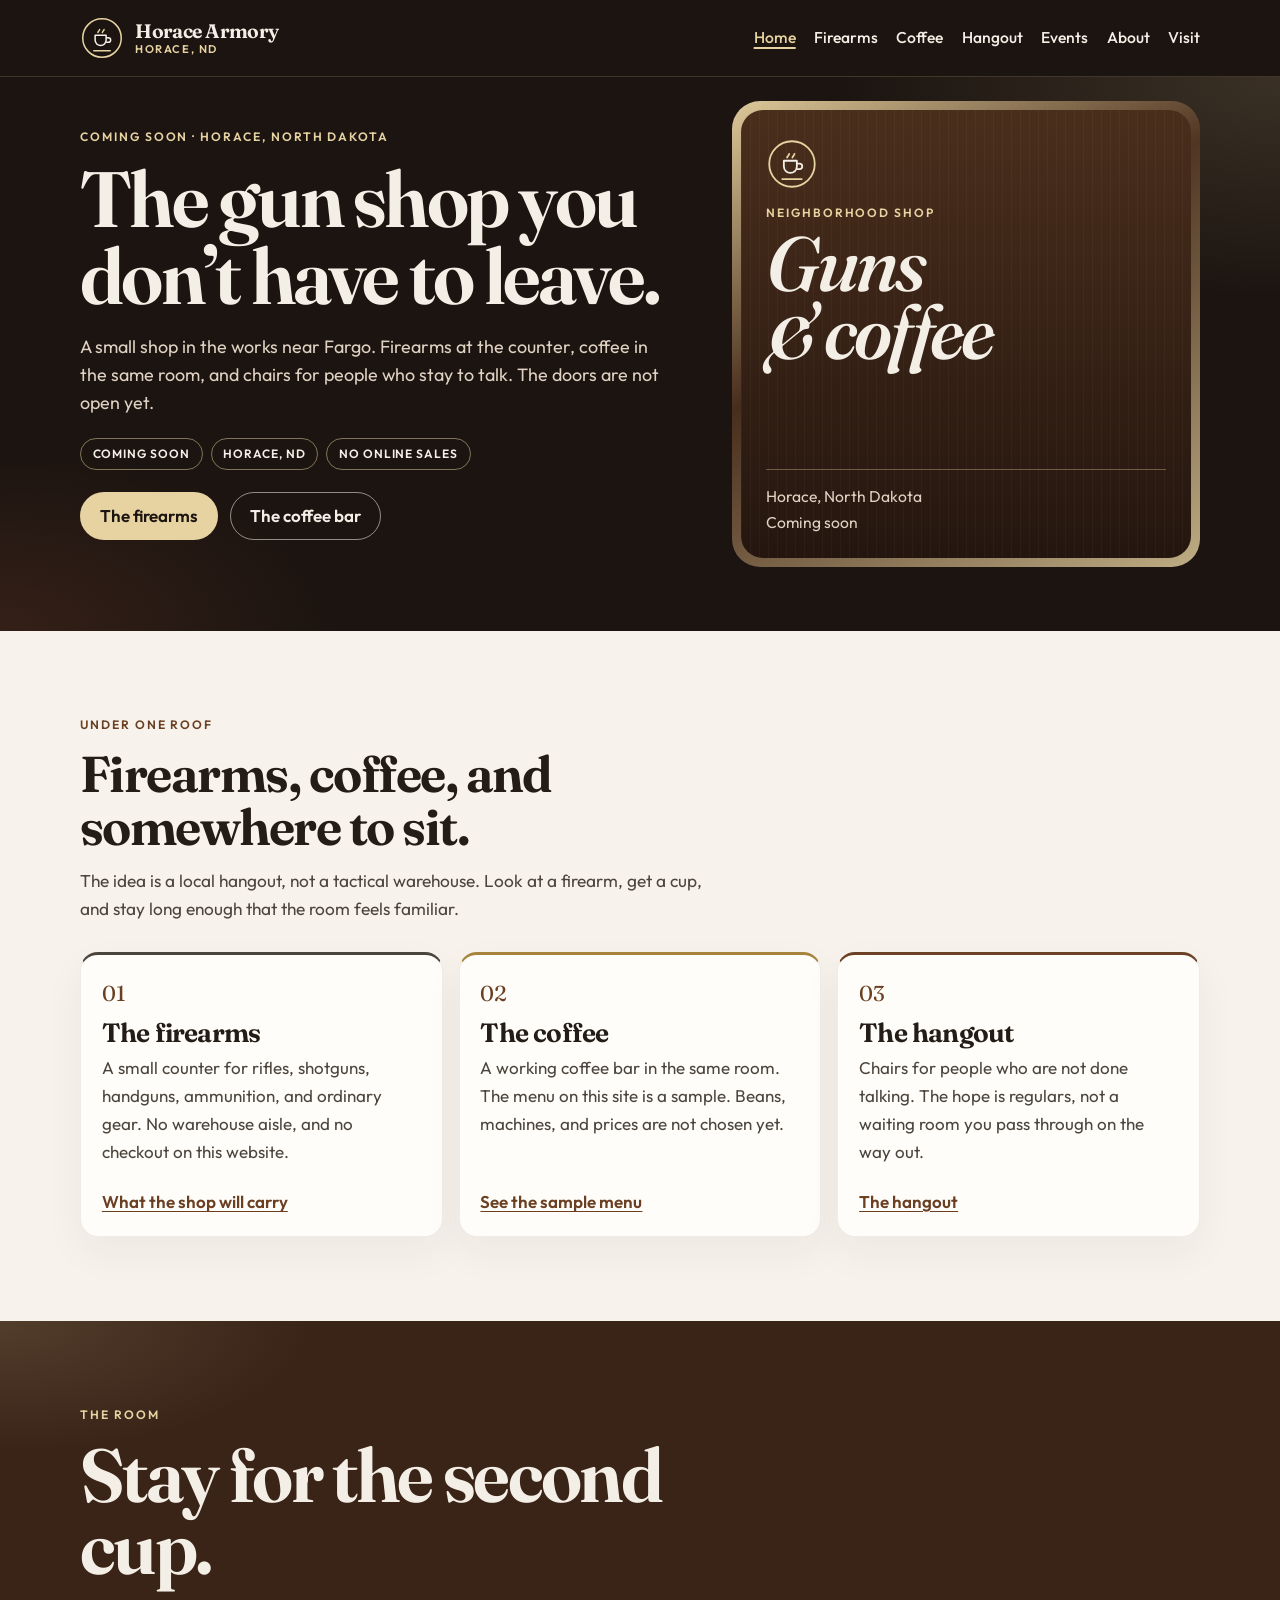
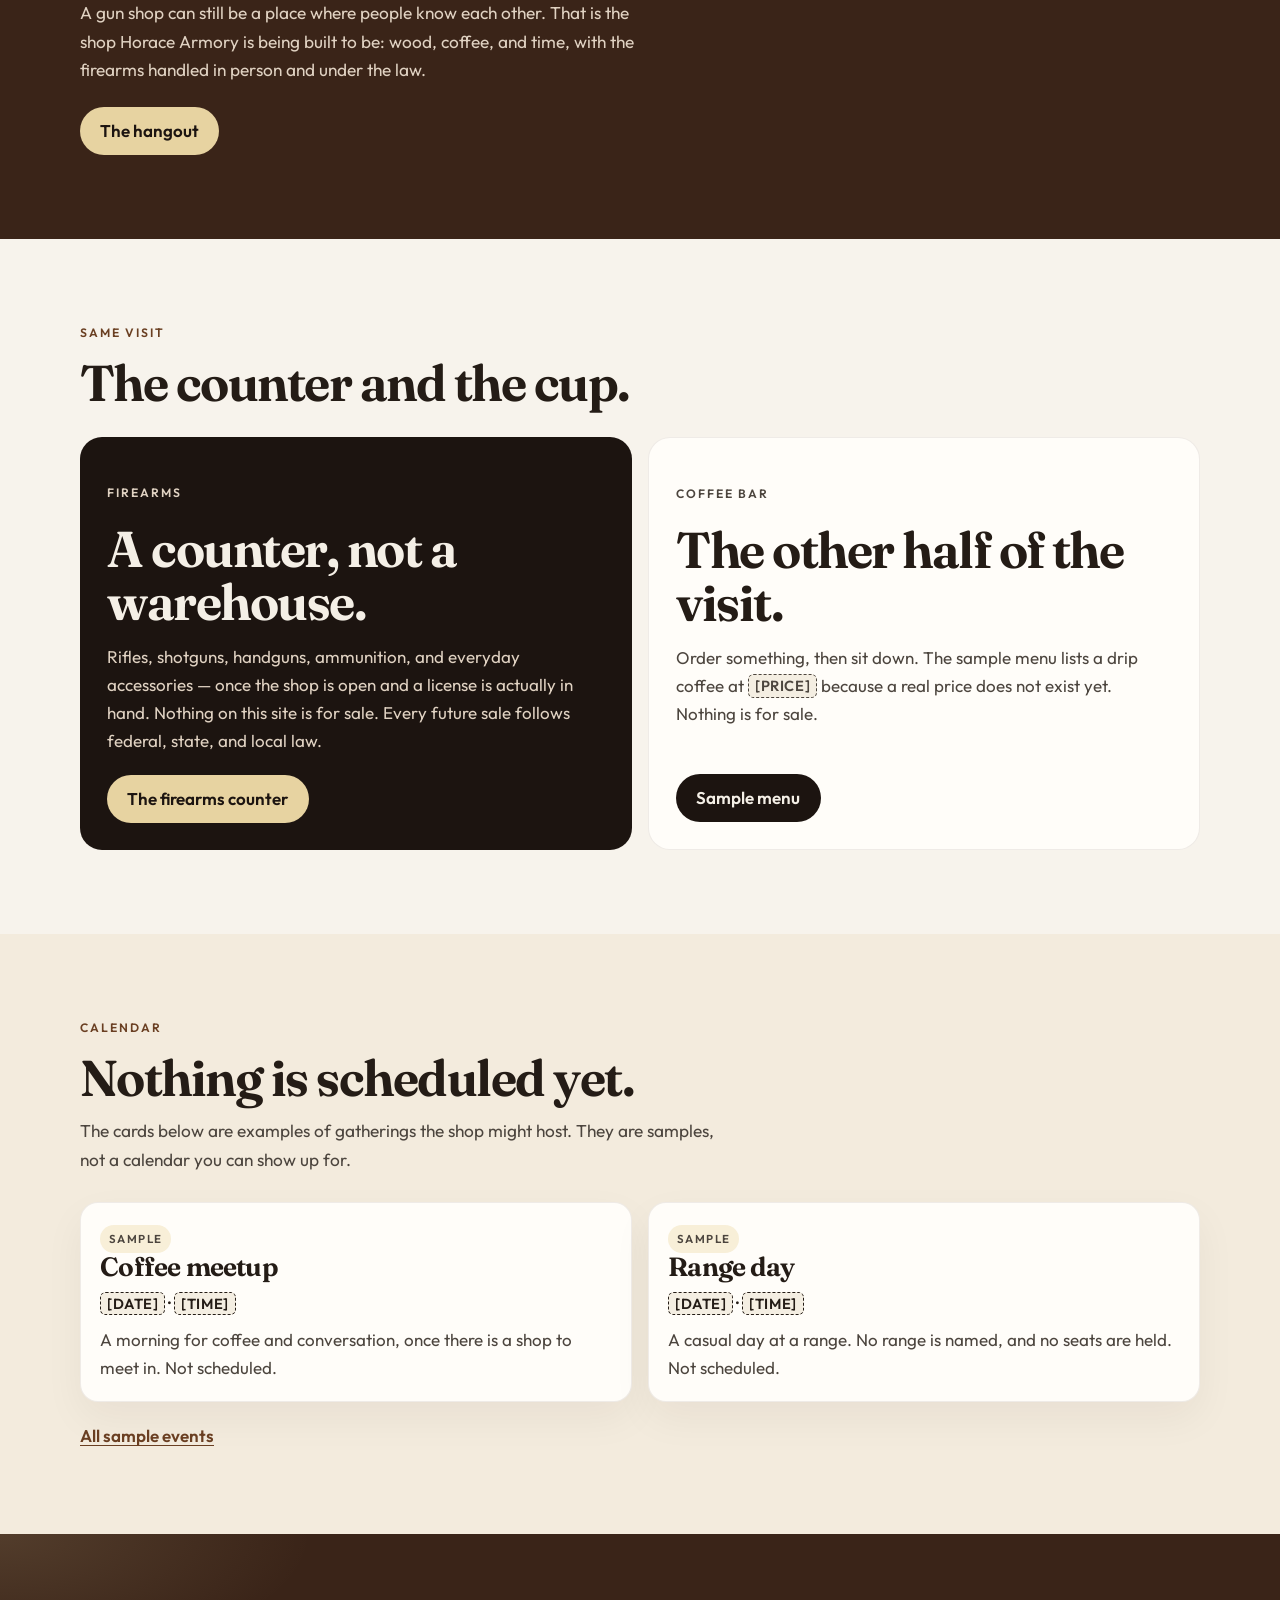
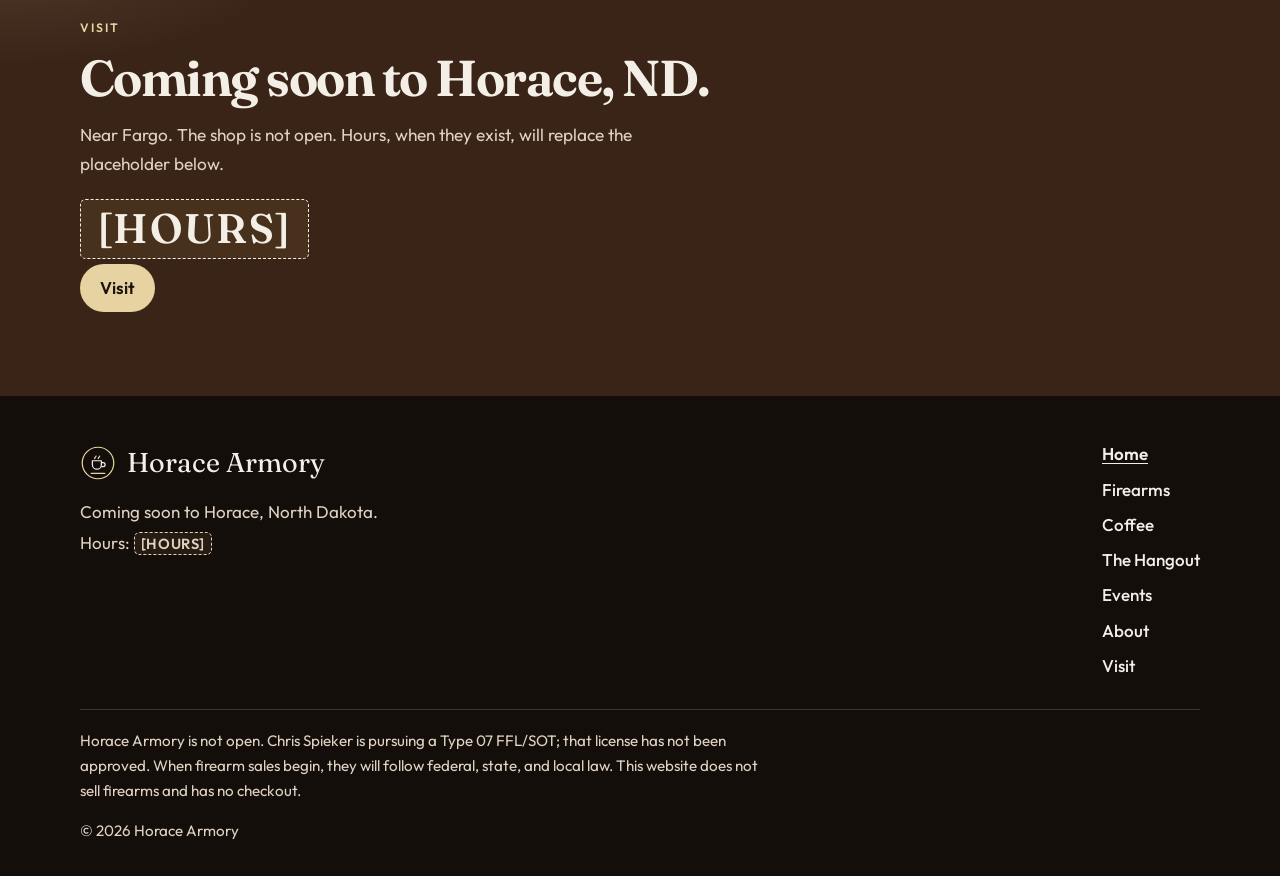
==== index.html @ 09e374aa "Add the first Horace Armory marketing site. A static GitHub Pages site for the planned gun shop and " ====
<!DOCTYPE html>
<html lang="en">
<head>
  <meta charset="utf-8">
  <meta name="viewport" content="width=device-width, initial-scale=1">
  <title>Horace Armory — Guns, coffee, and a hangout in Horace, ND</title>
  <meta name="description" content="Forthcoming gun shop and coffee bar in Horace, North Dakota. Firearms, a cup of coffee, and a place to stay and talk. Not open yet. No online sales.">
  <meta name="theme-color" content="#1C1410">
  <meta name="robots" content="index, follow">
  <meta name="format-detection" content="telephone=no">
  <meta name="geo.region" content="US-ND">
  <meta name="geo.placename" content="Horace">
  <link rel="canonical" href="https://horacearmory.com/">
  <meta property="og:site_name" content="Horace Armory">
  <meta property="og:title" content="Horace Armory — Guns, coffee, and a hangout in Horace, ND">
  <meta property="og:description" content="Forthcoming gun shop and coffee bar in Horace, North Dakota. Firearms, a cup of coffee, and a place to stay and talk. Not open yet. No online sales.">
  <meta property="og:type" content="website">
  <meta property="og:url" content="https://horacearmory.com/">
  <meta property="og:locale" content="en_US">
  <meta name="twitter:card" content="summary">
  <meta name="twitter:title" content="Horace Armory — Guns, coffee, and a hangout in Horace, ND">
  <meta name="twitter:description" content="Forthcoming gun shop and coffee bar in Horace, North Dakota. Firearms, a cup of coffee, and a place to stay and talk. Not open yet. No online sales.">
  <link rel="icon" href="favicon.svg" type="image/svg+xml">
  <link rel="manifest" href="site.webmanifest">
  <link rel="preconnect" href="https://fonts.googleapis.com">
  <link rel="preconnect" href="https://fonts.gstatic.com" crossorigin>
  <link href="https://fonts.googleapis.com/css2?family=Fraunces:ital,opsz,wght@0,9..144,500;0,9..144,650;1,9..144,560&amp;family=Outfit:wght@400;500;600&amp;display=swap" rel="stylesheet">
  <link rel="stylesheet" href="css/styles.css">
  <noscript>
    <style>
      @media (max-width: 959px) {
        .site-nav { display: block; }
        .nav-button { display: none; }
      }
    </style>
  </noscript>
<script type="application/ld+json">
{
  "@context": "https://schema.org",
  "@type": "WebSite",
  "name": "Horace Armory",
  "url": "https://horacearmory.com/",
  "description": "A forthcoming gun shop and coffee bar in Horace, North Dakota.",
  "inLanguage": "en",
  "publisher": {
    "@type": "Organization",
    "name": "Horace Armory",
    "url": "https://horacearmory.com/"
  }
}
</script>
</head>
<body>
<a class="skip-link" href="#main">Skip to content</a>

<header class="site-header">
  <div class="wrap header-wrap">
    <div class="header-bar">
      <a class="brand" href="index.html">
        <img class="brand-mark" src="logo.svg" width="44" height="44" alt="">
        <span class="brand-text">
          <span class="brand-name">Horace Armory</span>
          <span class="brand-place">Horace, ND</span>
        </span>
      </a>
      <button class="nav-button" type="button" aria-expanded="false" aria-controls="site-nav">
        <svg class="icon-open" width="20" height="20" viewBox="0 0 20 20" aria-hidden="true" focusable="false">
          <path d="M3 5h14M3 10h14M3 15h14" fill="none" stroke="currentColor" stroke-width="1.6" stroke-linecap="round"/>
        </svg>
        <svg class="icon-close" width="20" height="20" viewBox="0 0 20 20" aria-hidden="true" focusable="false">
          <path d="M5 5l10 10M15 5L5 15" fill="none" stroke="currentColor" stroke-width="1.6" stroke-linecap="round"/>
        </svg>
        <span class="visually-hidden">Menu</span>
      </button>
    </div>
    <nav id="site-nav" class="site-nav" aria-label="Primary">
      <ul>
        <li><a href="index.html" aria-current="page">Home</a></li>
        <li><a href="firearms.html">Firearms</a></li>
        <li><a href="coffee.html">Coffee</a></li>
        <li><a href="hangout.html">Hangout</a></li>
        <li><a href="events.html">Events</a></li>
        <li><a href="about.html">About</a></li>
        <li><a href="visit.html">Visit</a></li>
      </ul>
    </nav>
  </div>
</header>

<main id="main" tabindex="-1">
  <section class="hero">
    <div class="wrap hero-grid">
      <div>
        <p class="eyebrow">Coming soon · Horace, North Dakota</p>
        <h1>The gun shop you don’t have to leave.</h1>
        <p class="lede">A small shop in the works near Fargo. Firearms at the counter, coffee in the same room, and chairs for people who stay to talk. The doors are not open yet.</p>
        <ul class="pills">
          <li>Coming soon</li>
          <li>Horace, ND</li>
          <li>No online sales</li>
        </ul>
        <div class="actions">
          <a class="button" href="firearms.html">The firearms</a>
          <a class="button button-ghost" href="coffee.html">The coffee bar</a>
        </div>
      </div>
      <aside class="poster" aria-hidden="true">
        <div class="poster-inner">
          <div>
            <img src="logo.svg" width="52" height="52" alt="">
            <p class="poster-kicker">Neighborhood shop</p>
            <p class="poster-title">Guns<br>&amp; coffee</p>
          </div>
          <p class="poster-foot">Horace, North Dakota<br>Coming soon</p>
        </div>
      </aside>
    </div>
  </section>

  <section class="section" aria-labelledby="roof-heading">
    <div class="wrap">
      <div class="section-head">
        <p class="eyebrow eyebrow-dark">Under one roof</p>
        <h2 id="roof-heading">Firearms, coffee, and somewhere to sit.</h2>
        <p class="section-intro">The idea is a local hangout, not a tactical warehouse. Look at a firearm, get a cup, and stay long enough that the room feels familiar.</p>
      </div>
      <div class="card-grid">
        <article class="card card-firearms">
          <span class="card-index">01</span>
          <h3>The firearms</h3>
          <p>A small counter for rifles, shotguns, handguns, ammunition, and ordinary gear. No warehouse aisle, and no checkout on this website.</p>
          <a class="text-link" href="firearms.html">What the shop will carry</a>
        </article>
        <article class="card card-coffee">
          <span class="card-index">02</span>
          <h3>The coffee</h3>
          <p>A working coffee bar in the same room. The menu on this site is a sample. Beans, machines, and prices are not chosen yet.</p>
          <a class="text-link" href="coffee.html">See the sample menu</a>
        </article>
        <article class="card card-hangout">
          <span class="card-index">03</span>
          <h3>The hangout</h3>
          <p>Chairs for people who are not done talking. The hope is regulars, not a waiting room you pass through on the way out.</p>
          <a class="text-link" href="hangout.html">The hangout</a>
        </article>
      </div>
    </div>
  </section>

  <section class="band-walnut section" aria-labelledby="stay-heading">
    <div class="wrap">
      <p class="eyebrow">The room</p>
      <h2 class="statement-text" id="stay-heading">Stay for the second cup.</h2>
      <p class="statement-note">A gun shop can still be a place where people know each other. That is the shop Horace Armory is being built to be: wood, coffee, and time, with the firearms handled in person and under the law.</p>
      <a class="button" href="hangout.html">The hangout</a>
    </div>
  </section>

  <section class="section" aria-labelledby="visit-halves">
    <div class="wrap">
      <div class="section-head">
        <p class="eyebrow eyebrow-dark">Same visit</p>
        <h2 id="visit-halves">The counter and the cup.</h2>
      </div>
      <div class="split">
        <article class="panel panel-dark">
          <p class="eyebrow">Firearms</p>
          <h2>A counter, not a warehouse.</h2>
          <p>Rifles, shotguns, handguns, ammunition, and everyday accessories — once the shop is open and a license is actually in hand. Nothing on this site is for sale. Every future sale follows federal, state, and local law.</p>
          <a class="button" href="firearms.html">The firearms counter</a>
        </article>
        <article class="panel panel-paper">
          <p class="eyebrow eyebrow-dark">Coffee bar</p>
          <h2>The other half of the visit.</h2>
          <p>Order something, then sit down. The sample menu lists a drip coffee at <span class="token">[PRICE]</span> because a real price does not exist yet. Nothing is for sale.</p>
          <a class="button button-dark" href="coffee.html">Sample menu</a>
        </article>
      </div>
    </div>
  </section>

  <section class="section section-warm" aria-labelledby="calendar-heading">
    <div class="wrap">
      <div class="section-head">
        <p class="eyebrow eyebrow-dark">Calendar</p>
        <h2 id="calendar-heading">Nothing is scheduled yet.</h2>
        <p class="section-intro">The cards below are examples of gatherings the shop might host. They are samples, not a calendar you can show up for.</p>
      </div>
      <div class="event-grid">
        <article class="event-card">
          <p class="tag">Sample</p>
          <h3>Coffee meetup</h3>
          <p class="event-when"><span class="token">[DATE]</span> · <span class="token">[TIME]</span></p>
          <p>A morning for coffee and conversation, once there is a shop to meet in. Not scheduled.</p>
        </article>
        <article class="event-card">
          <p class="tag">Sample</p>
          <h3>Range day</h3>
          <p class="event-when"><span class="token">[DATE]</span> · <span class="token">[TIME]</span></p>
          <p>A casual day at a range. No range is named, and no seats are held. Not scheduled.</p>
        </article>
      </div>
      <p class="follow-link"><a class="text-link" href="events.html">All sample events</a></p>
    </div>
  </section>

  <section class="band-walnut section" aria-labelledby="soon-heading">
    <div class="wrap">
      <p class="eyebrow">Visit</p>
      <h2 id="soon-heading">Coming soon to Horace, ND.</h2>
      <p class="statement-note">Near Fargo. The shop is not open. Hours, when they exist, will replace the placeholder below.</p>
      <p class="hours-display"><span class="token">[HOURS]</span></p>
      <a class="button" href="visit.html">Visit</a>
    </div>
  </section>
</main>

<footer class="site-footer">
  <div class="wrap footer-grid">
    <div>
      <div class="footer-brand">
        <img src="logo.svg" width="36" height="36" alt="">
        <p class="footer-name">Horace Armory</p>
      </div>
      <p class="footer-line">Coming soon to Horace, North Dakota.</p>
      <p class="footer-line">Hours: <span class="token">[HOURS]</span></p>
    </div>
    <nav class="footer-nav" aria-label="Footer">
      <ul>
        <li><a href="index.html" aria-current="page">Home</a></li>
        <li><a href="firearms.html">Firearms</a></li>
        <li><a href="coffee.html">Coffee</a></li>
        <li><a href="hangout.html">The Hangout</a></li>
        <li><a href="events.html">Events</a></li>
        <li><a href="about.html">About</a></li>
        <li><a href="visit.html">Visit</a></li>
      </ul>
    </nav>
  </div>
  <div class="wrap footer-legal">
    <p>Horace Armory is not open. Chris Spieker is pursuing a Type 07 FFL/SOT; that license has not been approved. When firearm sales begin, they will follow federal, state, and local law. This website does not sell firearms and has no checkout.</p>
    <p class="footer-copy">© 2026 Horace Armory</p>
  </div>
</footer>
<script src="js/nav.js" defer></script>
</body>
</html>
---- css/styles.css ----
/*
  Horace Armory
  Colors, type, and layout live here. Page text lives in the HTML files.
  To recolor the site, edit the variables under :root.
*/

:root {
  --ink: #241c16;
  --cream: #f4efe6;
  --paper: #f7f3ec;
  --paper-deep: #f3ebdd;
  --card: #fffdf9;
  --espresso: #1c1410;
  --walnut: #3a2418;
  --footer: #140e0b;
  --brass: #e7d3a1;
  --brass-deep: #6a3f22;
  --steel: #4c453e;
  --line: rgba(36, 28, 22, 0.12);
  --serif: "Fraunces", "Iowan Old Style", "Palatino Linotype", Palatino, Georgia, serif;
  --sans: "Outfit", "Avenir Next", "Segoe UI", sans-serif;
  --wrap: 1120px;
  --header: 4.5rem;
  color-scheme: light;
}

*,
*::before,
*::after {
  box-sizing: border-box;
}

html {
  scroll-padding-top: 5.25rem;
}

body {
  margin: 0;
  font-family: var(--sans);
  font-size: 1.0625rem;
  line-height: 1.65;
  color: var(--ink);
  background:
    radial-gradient(1000px 420px at 0% -10%, rgba(196, 162, 101, 0.09), transparent 55%),
    var(--paper);
}

img,
svg {
  display: block;
  max-width: 100%;
}

h1,
h2,
h3 {
  font-family: var(--serif);
  font-weight: 650;
  letter-spacing: -0.03em;
  line-height: 1.05;
  color: inherit;
}

p,
ul,
ol,
dl,
blockquote {
  margin-top: 0;
}

a {
  color: var(--brass-deep);
}

a:hover {
  color: #4e2e18;
}

:focus-visible {
  outline: 3px solid var(--brass-deep);
  outline-offset: 3px;
}

.hero :focus-visible,
.page-hero :focus-visible,
.site-header :focus-visible,
.band-walnut :focus-visible,
.panel-dark :focus-visible,
.site-footer :focus-visible {
  outline-color: var(--brass);
}

.skip-link {
  position: absolute;
  left: 0.75rem;
  top: 0.75rem;
  z-index: 50;
  transform: translateY(-160%);
  background: var(--cream);
  color: var(--espresso);
  text-decoration: none;
  font-weight: 600;
  padding: 0.6rem 0.9rem;
  border-radius: 10px;
}

.skip-link:focus {
  transform: none;
}

.visually-hidden {
  position: absolute;
  width: 1px;
  height: 1px;
  padding: 0;
  margin: -1px;
  overflow: hidden;
  clip: rect(0, 0, 0, 0);
  white-space: nowrap;
  border: 0;
}

.wrap {
  width: min(var(--wrap), calc(100% - 2.5rem));
  margin-inline: auto;
}

.narrow {
  width: min(40rem, calc(100% - 2.5rem));
}

#main:focus {
  outline: none;
}

/* Header */

.site-header {
  position: sticky;
  top: 0;
  z-index: 30;
  background: var(--espresso);
  color: var(--cream);
  border-bottom: 1px solid rgba(231, 211, 161, 0.18);
}

.header-bar {
  display: flex;
  align-items: center;
  justify-content: space-between;
  gap: 0.75rem;
  min-height: var(--header);
}

.brand {
  display: flex;
  align-items: center;
  gap: 0.7rem;
  min-width: 0;
  color: inherit;
  text-decoration: none;
}

.brand:hover {
  color: inherit;
}

.brand:hover .brand-name {
  color: var(--brass);
}

.brand-mark {
  width: 44px;
  height: 44px;
  flex: 0 0 auto;
}

.brand-text {
  display: flex;
  flex-direction: column;
  line-height: 1.05;
}

.brand-name {
  font-family: var(--serif);
  font-size: 1.22rem;
  font-weight: 650;
  letter-spacing: -0.03em;
}

.brand-place {
  margin-top: 0.15rem;
  font-size: 0.7rem;
  font-weight: 600;
  letter-spacing: 0.14em;
  text-transform: uppercase;
  color: var(--brass);
}

.nav-button {
  display: inline-grid;
  place-items: center;
  width: 44px;
  height: 44px;
  padding: 0;
  border: 1px solid rgba(231, 211, 161, 0.45);
  border-radius: 12px;
  background: transparent;
  color: var(--cream);
  cursor: pointer;
}

.nav-button .icon-close {
  display: none;
}

.nav-button[aria-expanded="true"] .icon-open {
  display: none;
}

.nav-button[aria-expanded="true"] .icon-close {
  display: block;
}

.site-nav {
  display: none;
}

.site-nav.is-open {
  display: block;
  border-top: 1px solid rgba(231, 211, 161, 0.22);
}

.site-nav ul,
.footer-nav ul,
.pills,
.offer-list,
.menu,
.event-list,
.link-list {
  list-style: none;
  margin: 0;
  padding: 0;
}

.site-nav a {
  display: block;
  padding: 0.75rem 0;
  color: var(--cream);
  text-decoration: none;
  font-weight: 500;
  font-size: 1.05rem;
}

.site-nav a:hover,
.site-nav a[aria-current="page"] {
  color: var(--brass);
}

.site-nav a[aria-current="page"] {
  text-decoration: underline;
  text-underline-offset: 0.28em;
  text-decoration-thickness: 2px;
}

@media (min-width: 960px) {
  .header-wrap {
    display: flex;
    align-items: center;
    justify-content: space-between;
    gap: 1.5rem;
  }

  .header-bar {
    min-height: 4.75rem;
  }

  .nav-button {
    display: none;
  }

  .site-nav,
  .site-nav.is-open {
    display: block;
    border-top: 0;
  }

  .site-nav ul {
    display: flex;
    align-items: center;
    gap: 1.15rem;
  }

  .site-nav a {
    padding: 0.35rem 0;
    font-size: 0.98rem;
  }
}

/* Hero and page tops */

.hero,
.page-hero {
  background-color: var(--espresso);
  background-image:
    radial-gradient(760px 380px at 100% 0%, rgba(231, 211, 161, 0.15), transparent 58%),
    radial-gradient(560px 300px at 0% 100%, rgba(140, 74, 50, 0.22), transparent 60%);
  color: var(--cream);
}

.hero {
  padding: 2.25rem 0 3rem;
}

.page-hero {
  padding: 3.1rem 0 3rem;
}

.eyebrow {
  margin: 0 0 0.85rem;
  font-size: 0.76rem;
  font-weight: 600;
  letter-spacing: 0.16em;
  text-transform: uppercase;
  color: var(--brass);
}

.eyebrow-dark {
  color: var(--brass-deep);
}

.hero h1,
.page-hero h1 {
  margin: 0;
  font-size: clamp(2.65rem, 6.4vw, 4.9rem);
  line-height: 0.98;
  letter-spacing: -0.035em;
  max-width: 11em;
}

.lede {
  margin: 1.15rem 0 0;
  max-width: 38rem;
  font-size: 1.12rem;
  line-height: 1.55;
  color: #e0d2c2;
}

.pills {
  display: flex;
  flex-wrap: wrap;
  gap: 0.5rem;
  margin: 1.35rem 0 1.4rem;
}

.pills li {
  border: 1px solid rgba(231, 211, 161, 0.5);
  border-radius: 999px;
  padding: 0.32rem 0.72rem;
  font-size: 0.75rem;
  font-weight: 600;
  letter-spacing: 0.08em;
  text-transform: uppercase;
  color: var(--cream);
}

.actions {
  display: flex;
  flex-wrap: wrap;
  gap: 0.7rem;
}

.hero-grid {
  display: grid;
  gap: 2rem;
  align-items: center;
}

.poster {
  border-radius: 28px;
  padding: 0.55rem;
  background: linear-gradient(150deg, rgba(231, 211, 161, 0.95), rgba(107, 66, 38, 0.55) 42%, rgba(231, 211, 161, 0.8));
}

.poster-inner {
  min-height: 20rem;
  border-radius: 22px;
  padding: 1.4rem 1.35rem 1.2rem;
  display: flex;
  flex-direction: column;
  justify-content: space-between;
  gap: 2rem;
  background:
    repeating-linear-gradient(90deg, rgba(255, 255, 255, 0.03) 0 1px, transparent 1px 9px),
    linear-gradient(180deg, #4a2e1c 0%, #24160f 100%);
  color: var(--cream);
}

.poster-kicker {
  margin: 0.85rem 0 0;
  font-size: 0.75rem;
  font-weight: 600;
  letter-spacing: 0.16em;
  text-transform: uppercase;
  color: var(--brass);
}

.poster-title {
  margin: 0.45rem 0 0;
  font-family: var(--serif);
  font-weight: 560;
  font-style: italic;
  font-size: clamp(3.3rem, 8vw, 4.8rem);
  line-height: 0.88;
  letter-spacing: -0.035em;
}

.poster-foot {
  margin: 0;
  padding-top: 0.85rem;
  border-top: 1px solid rgba(231, 211, 161, 0.35);
  color: #e0d2c2;
  font-size: 0.98rem;
}

@media (min-width: 960px) {
  .hero {
    padding: 1.5rem 0 4rem;
  }

  .hero-grid {
    grid-template-columns: minmax(0, 1.12fr) minmax(280px, 0.88fr);
    gap: 3.5rem;
  }

  .poster-inner {
    min-height: 28rem;
    padding: 1.75rem 1.6rem 1.4rem;
  }
}

/* Buttons and text links */

.button {
  display: inline-flex;
  align-items: center;
  justify-content: center;
  min-height: 48px;
  padding: 0.7rem 1.2rem;
  border: 1.5px solid transparent;
  border-radius: 999px;
  background: var(--brass);
  color: var(--espresso);
  font-weight: 600;
  text-decoration: none;
  line-height: 1.2;
}

.button:hover {
  background: #f3e6c4;
  color: var(--espresso);
}

.button-ghost {
  background: transparent;
  color: var(--cream);
  border-color: rgba(244, 239, 230, 0.55);
}

.button-ghost:hover {
  background: rgba(244, 239, 230, 0.08);
  color: var(--cream);
  border-color: var(--cream);
}

.button-dark {
  background: var(--espresso);
  color: var(--cream);
}

.button-dark:hover {
  background: #32241b;
  color: var(--cream);
}

.text-link {
  font-weight: 600;
  text-underline-offset: 0.2em;
}

/* Sections */

.section {
  padding: 3.75rem 0;
}

.section-head {
  max-width: 40rem;
  margin-bottom: 1.75rem;
}

.section-head h2,
.band-walnut h2,
.panel h2 {
  margin: 0;
  font-size: clamp(2rem, 4vw, 3.15rem);
}

.section-intro {
  margin: 0.8rem 0 0;
  max-width: 40rem;
  color: var(--steel);
  font-size: 1.08rem;
}

.card-grid,
.split,
.event-grid {
  display: grid;
  gap: 1rem;
}

.card,
.event-card,
.aside,
.hours-card {
  background: var(--card);
  border: 1px solid rgba(60, 36, 21, 0.08);
  border-radius: 18px;
  box-shadow: 0 16px 40px rgba(48, 28, 14, 0.05);
}

.card {
  display: flex;
  flex-direction: column;
  gap: 0.45rem;
  height: 100%;
  padding: 1.35rem 1.3rem 1.25rem;
  border-top-width: 3px;
}

.card-firearms {
  border-top-color: var(--steel);
}

.card-coffee {
  border-top-color: #a6843d;
}

.card-hangout {
  border-top-color: #6b4226;
}

.card-index {
  font-family: var(--serif);
  font-size: 1.35rem;
  color: var(--brass-deep);
}

.card h3,
.event-card h3 {
  margin: 0;
  font-size: 1.65rem;
}

.card p,
.event-card p {
  margin: 0;
  color: var(--steel);
}

.card .text-link {
  margin-top: auto;
  padding-top: 0.9rem;
}

.band-walnut {
  background:
    radial-gradient(520px 220px at 0% 0%, rgba(231, 211, 161, 0.14), transparent 60%),
    var(--walnut);
  color: var(--cream);
}

.band-walnut .statement-text {
  margin: 0;
  max-width: 9em;
  font-family: var(--serif);
  font-weight: 650;
  font-size: clamp(2.6rem, 7vw, 4.7rem);
  line-height: 0.96;
  letter-spacing: -0.035em;
}

.statement-note {
  max-width: 36rem;
  margin: 1rem 0 1.4rem;
  color: #e0d2c2;
  font-size: 1.08rem;
}

.panel {
  display: flex;
  flex-direction: column;
  height: 100%;
  border-radius: 22px;
  padding: 1.45rem 1.35rem 1.4rem;
}

.panel .button {
  margin-top: auto;
  align-self: flex-start;
}

.panel p {
  margin: 0.85rem 0 1.25rem;
}

.panel-dark {
  background: var(--espresso);
  color: var(--cream);
}

.panel-dark p {
  color: #e0d2c2;
}

.panel-paper {
  background: var(--card);
  border: 1px solid rgba(60, 36, 21, 0.08);
}

.panel-paper p {
  color: var(--steel);
}

.section-warm {
  background: var(--paper-deep);
}

.event-card {
  padding: 1.25rem 1.2rem 1.2rem;
}

.event-card .event-when,
.event-list .event-when {
  margin: 0.55rem 0;
  font-weight: 600;
  color: var(--ink);
}

.tag {
  display: inline-block;
  margin: 0;
  padding: 0.28rem 0.55rem;
  border-radius: 999px;
  background: #f8efd8;
  color: var(--brass-deep);
  font-size: 0.72rem;
  font-weight: 600;
  letter-spacing: 0.12em;
  text-transform: uppercase;
}

/* Inner pages */

.page-body {
  padding: 2.5rem 0 4rem;
}

.layout {
  display: grid;
  gap: 1.5rem;
  align-items: start;
}

.prose h2 {
  margin: 2.1rem 0 0.55rem;
  font-size: clamp(1.7rem, 3vw, 2.25rem);
}

.prose h2:first-child {
  margin-top: 0;
}

.prose p,
.prose li,
.prose dd {
  max-width: 65ch;
}

.prose ul,
.prose ol {
  padding-left: 1.15rem;
}

.prose li + li {
  margin-top: 0.35rem;
}

.aside {
  padding: 1.2rem 1.15rem 1.15rem;
}

.aside h2 {
  margin: 0.35rem 0 0.75rem;
  font-size: 1.55rem;
}

.aside ul {
  margin: 0;
  padding-left: 1.1rem;
}

.aside li + li {
  margin-top: 0.4rem;
}

.notice,
.callout,
.story-slot {
  border-radius: 16px;
  padding: 1rem 1.1rem;
  margin: 0 0 1.35rem;
}

.story-slot {
  max-width: 65ch;
}

.notice {
  background: #f8efd8;
  border: 1px solid rgba(166, 132, 61, 0.45);
}

.callout {
  background: #e7eceb;
  border: 1px solid rgba(62, 71, 78, 0.2);
  margin-top: 1rem;
}

.story-slot {
  border: 1.5px dashed var(--brass-deep);
  background: rgba(166, 132, 61, 0.1);
  margin-top: 1.25rem;
}

.story-slot p:last-child,
.notice p:last-child,
.callout p:last-child {
  margin-bottom: 0;
}

.offer-list {
  display: grid;
  gap: 0.75rem;
  max-width: none;
}

.offer-list li {
  max-width: none;
  background: var(--card);
  border: 1px solid rgba(60, 36, 21, 0.08);
  border-radius: 14px;
  padding: 0.95rem 1rem;
}

.offer-list strong {
  display: block;
  font-family: var(--serif);
  font-size: 1.2rem;
  font-weight: 650;
  letter-spacing: -0.02em;
}

.menu {
  max-width: 40rem;
  margin-top: 0.4rem;
}

.menu li {
  display: grid;
  grid-template-columns: minmax(0, 1fr) auto;
  gap: 0.8rem 1rem;
  align-items: baseline;
  padding: 0.95rem 0;
  border-bottom: 1px solid var(--line);
}

.menu h3 {
  margin: 0;
  font-size: 1.28rem;
}

.menu p {
  margin: 0.15rem 0 0;
  color: var(--steel);
  font-size: 0.98rem;
}

.menu-price {
  margin: 0;
  color: var(--ink);
}

.facts {
  margin: 0 0 0.5rem;
}

.facts div {
  padding: 0.75rem 0;
  border-top: 1px solid var(--line);
}

.facts dt {
  font-size: 0.75rem;
  font-weight: 600;
  letter-spacing: 0.13em;
  text-transform: uppercase;
  color: var(--brass-deep);
}

.facts dd {
  margin: 0.15rem 0 0;
}

.event-list {
  display: grid;
  gap: 1rem;
}

.event-list article {
  background: var(--card);
  border: 1px solid rgba(60, 36, 21, 0.08);
  border-radius: 18px;
  padding: 1.2rem 1.15rem;
}

.event-list h2 {
  margin: 0.65rem 0 0.35rem;
  font-size: 1.7rem;
}

.hours-card {
  padding: 1.4rem 1.3rem 1.35rem;
}

.hours-display {
  margin: 0.4rem 0 0.7rem;
  font-family: var(--serif);
  font-size: clamp(2rem, 5vw, 3rem);
  line-height: 1.1;
}

.muted {
  color: var(--steel);
}

.link-list {
  display: grid;
  gap: 0.35rem;
  margin-top: 0.8rem;
}

.link-list a {
  font-weight: 600;
  text-underline-offset: 0.18em;
}

.follow-link {
  margin: 1.25rem 0 0;
}

.follow-title {
  margin: 2.2rem 0 0.55rem;
  font-size: clamp(1.7rem, 3vw, 2.25rem);
}

.token {
  font-weight: 600;
  font-size: 0.86em;
  letter-spacing: 0.04em;
  border: 1px dashed currentColor;
  border-radius: 0.35rem;
  padding: 0.08em 0.4em;
  background: rgba(166, 132, 61, 0.12);
}

/* Footer */

.site-footer {
  background: var(--footer);
  color: #e0d2c2;
  padding: 2.75rem 0 2rem;
}

.footer-grid {
  display: grid;
  gap: 1.5rem;
}

.footer-brand {
  display: flex;
  align-items: center;
  gap: 0.7rem;
  margin-bottom: 0.8rem;
}

.footer-name {
  margin: 0;
  font-family: var(--serif);
  font-size: 1.7rem;
  color: var(--cream);
}

.footer-line {
  margin: 0.2rem 0;
}

.footer-nav a {
  color: var(--cream);
  text-decoration: none;
  font-weight: 500;
}

.footer-nav a:hover,
.footer-nav a[aria-current="page"] {
  text-decoration: underline;
  text-underline-offset: 0.2em;
}

.footer-nav a[aria-current="page"] {
  font-weight: 600;
}

.footer-nav ul {
  display: grid;
  gap: 0.45rem;
}

.footer-legal {
  margin-top: 1.8rem;
  padding-top: 1.15rem;
  border-top: 1px solid rgba(231, 211, 161, 0.2);
  font-size: 0.95rem;
}

.footer-legal p {
  max-width: 70ch;
}

.footer-copy {
  margin-bottom: 0;
}

@media (min-width: 720px) {
  .section {
    padding: 5.25rem 0;
  }

  .card-grid {
    grid-template-columns: repeat(3, 1fr);
  }

  .split,
  .event-grid,
  .offer-list {
    grid-template-columns: 1fr 1fr;
  }

  .footer-grid {
    grid-template-columns: minmax(0, 1fr) auto;
    align-items: start;
    gap: 3rem;
  }

  .panel {
    padding: 2rem 1.7rem 1.7rem;
  }
}

@media (min-width: 900px) {
  .layout {
    grid-template-columns: minmax(0, 1fr) 17.5rem;
    gap: 2.5rem;
  }

  .aside {
    position: sticky;
    top: 6rem;
  }

  .page-body {
    padding: 3.25rem 0 5rem;
  }
}

@media (forced-colors: active) {
  .button,
  .card,
  .token,
  .poster,
  .nav-button {
    border: 1px solid ButtonText;
  }
}

@media (prefers-reduced-motion: reduce) {
  * {
    scroll-behavior: auto !important;
    transition: none !important;
  }
}

@media print {
  .site-header,
  .nav-button,
  .skip-link {
    position: static;
  }

  .hero,
  .page-hero,
  .site-header,
  .band-walnut,
  .site-footer,
  .panel-dark {
    background: white;
    color: black;
  }

  .lede,
  .statement-note,
  .panel-dark p,
  .footer-legal {
    color: black;
  }
}
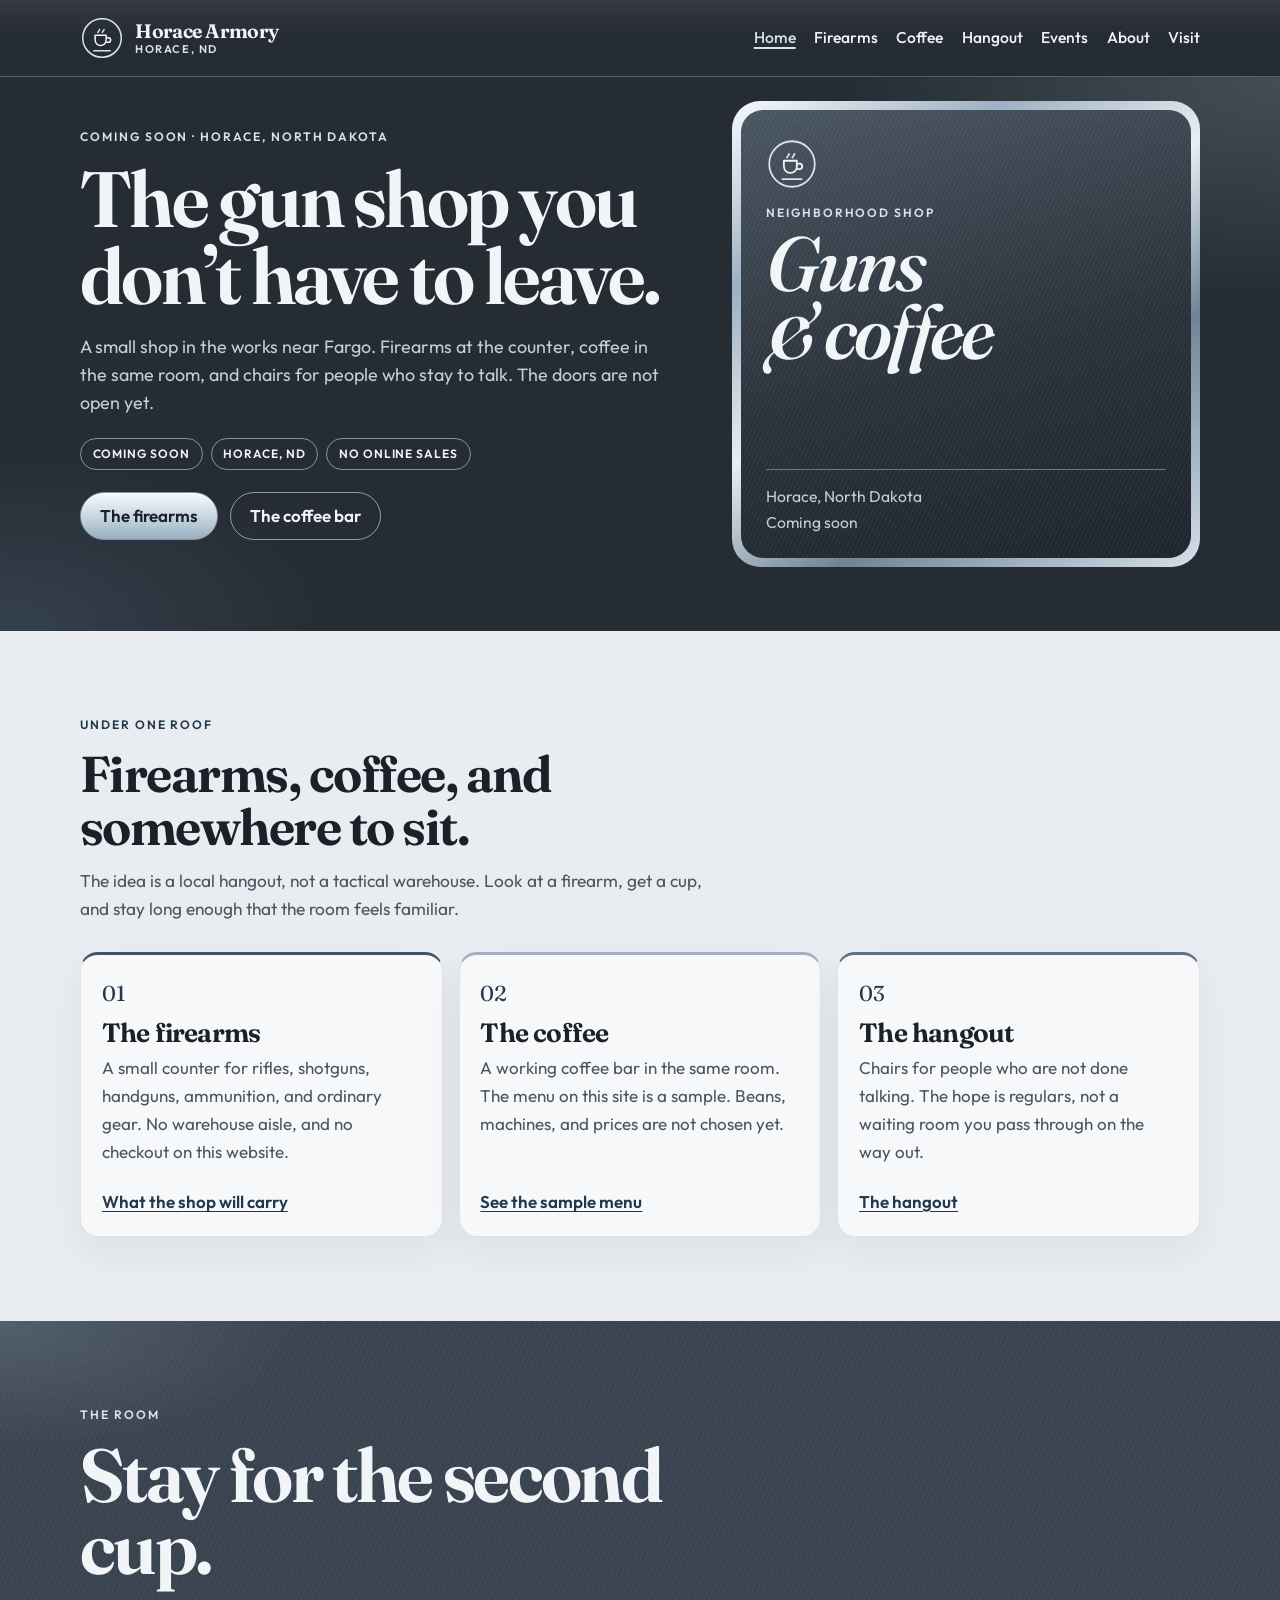
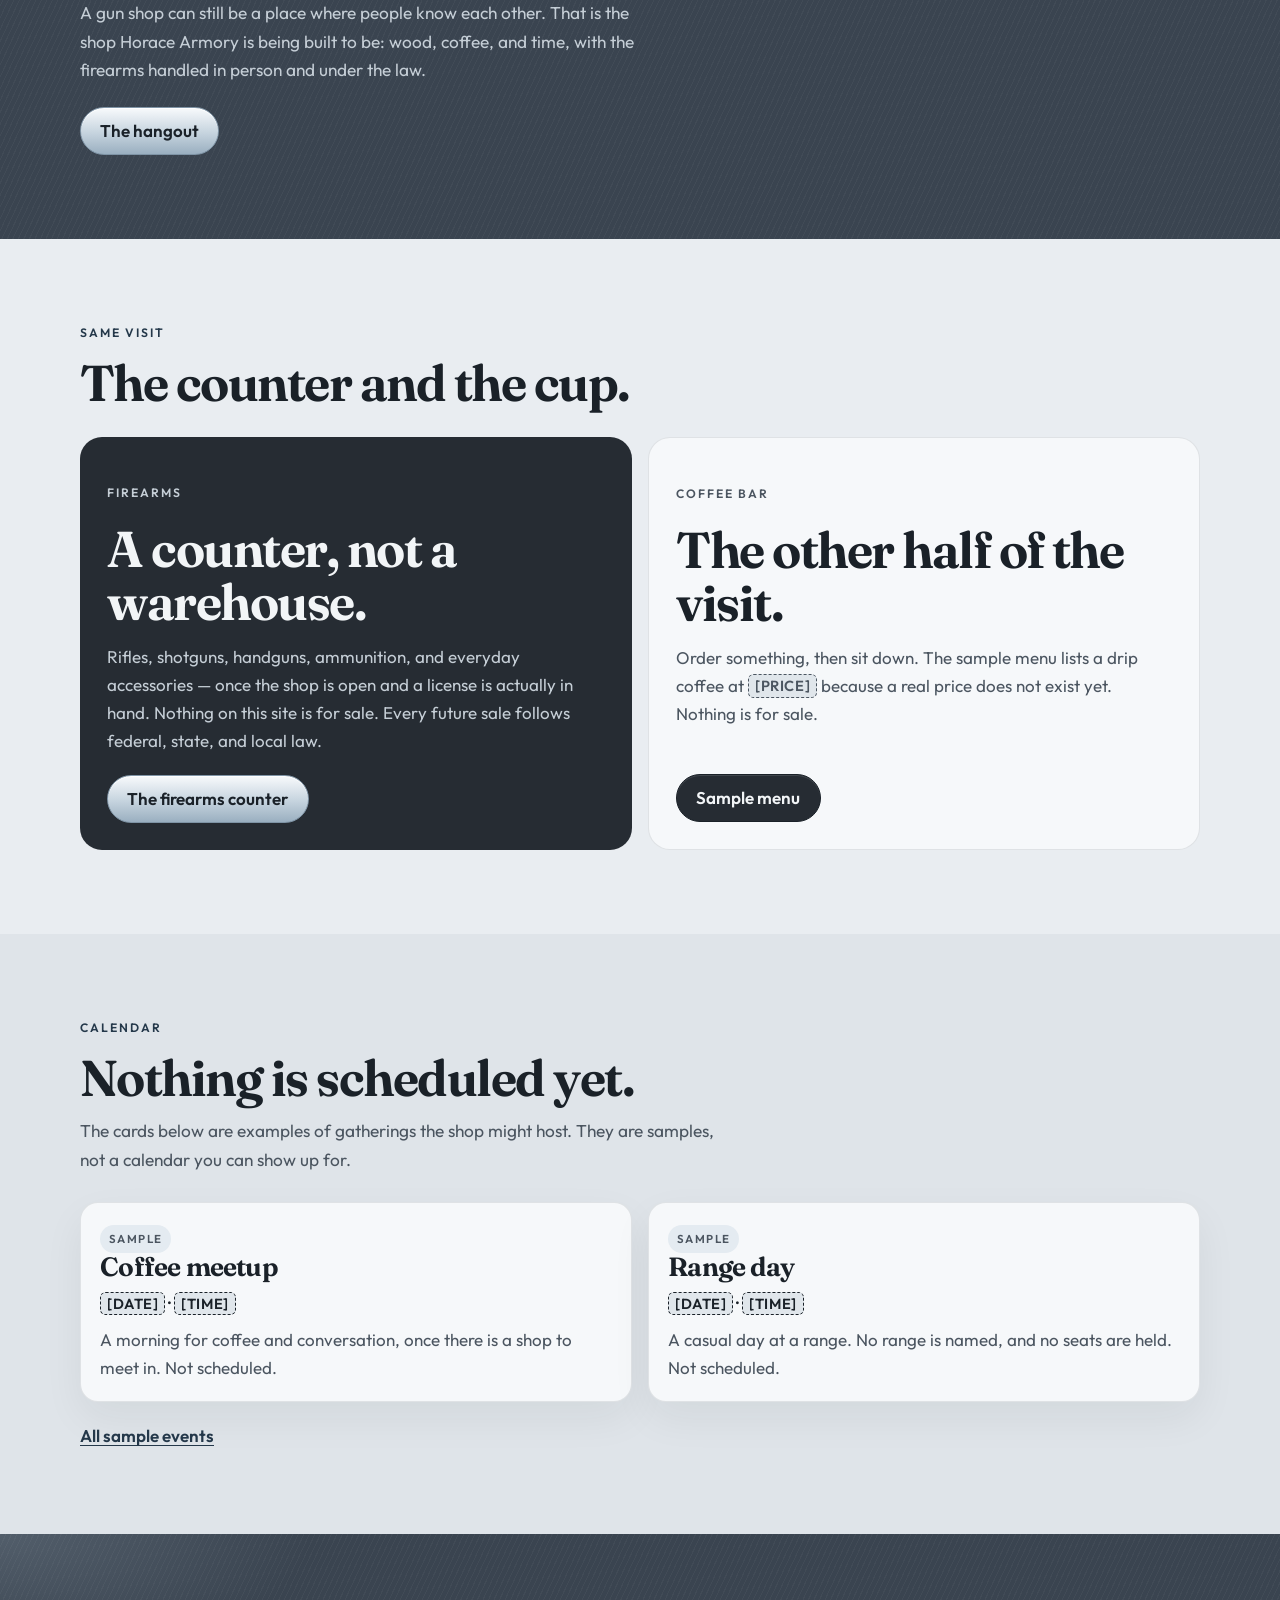
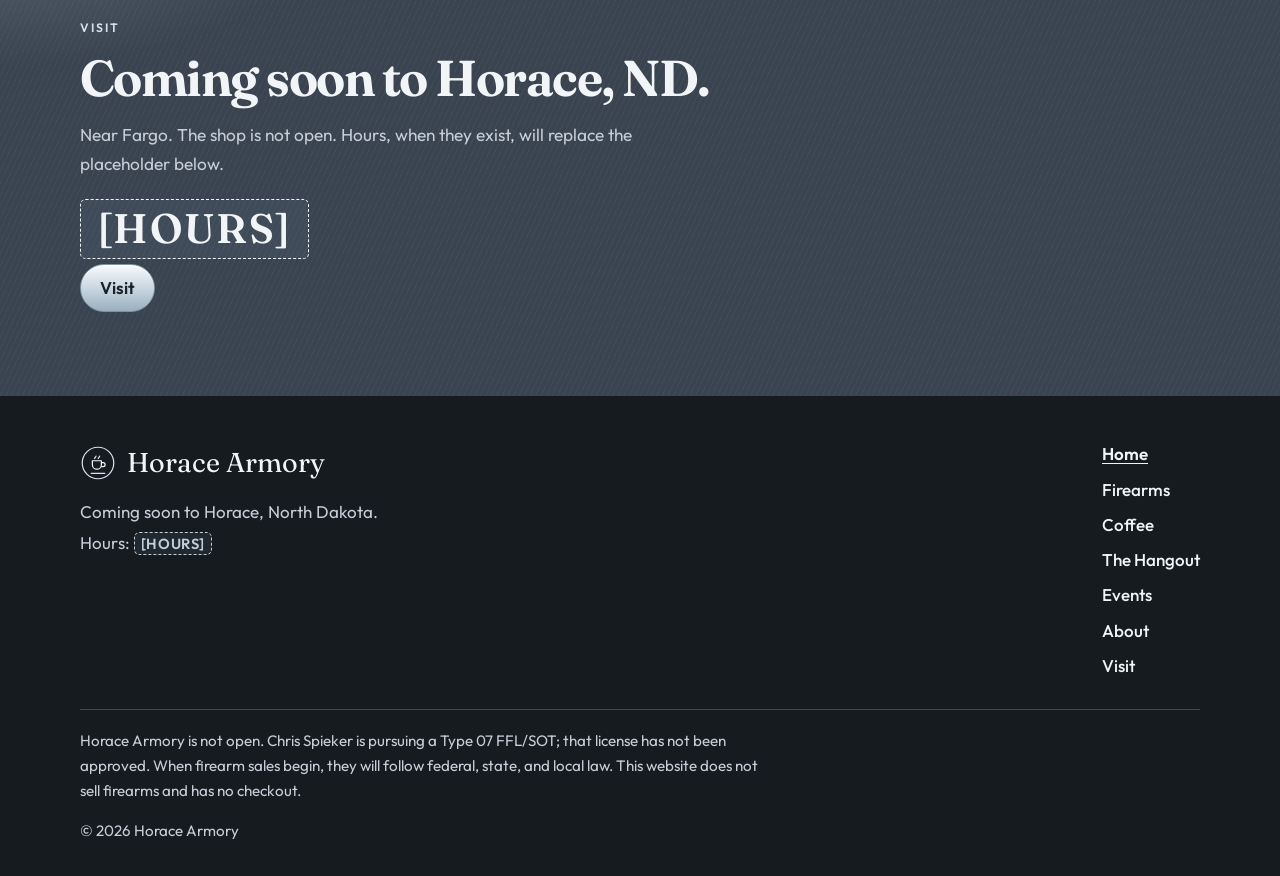
==== commit 37b46ec4: "Shift the site from brown wood tones to grey and metal. Gunmetal, silver, and cool grey replace the " ====
--- a/index.html
+++ b/index.html
@@ -5,7 +5,7 @@
   <meta name="viewport" content="width=device-width, initial-scale=1">
   <title>Horace Armory — Guns, coffee, and a hangout in Horace, ND</title>
   <meta name="description" content="Forthcoming gun shop and coffee bar in Horace, North Dakota. Firearms, a cup of coffee, and a place to stay and talk. Not open yet. No online sales.">
-  <meta name="theme-color" content="#1C1410">
+  <meta name="theme-color" content="#262C33">
   <meta name="robots" content="index, follow">
   <meta name="format-detection" content="telephone=no">
   <meta name="geo.region" content="US-ND">
--- a/css/styles.css
+++ b/css/styles.css
@@ -5,18 +5,18 @@
 */
 
 :root {
-  --ink: #241c16;
-  --cream: #f4efe6;
-  --paper: #f7f3ec;
-  --paper-deep: #f3ebdd;
-  --card: #fffdf9;
-  --espresso: #1c1410;
-  --walnut: #3a2418;
-  --footer: #140e0b;
-  --brass: #e7d3a1;
-  --brass-deep: #6a3f22;
-  --steel: #4c453e;
-  --line: rgba(36, 28, 22, 0.12);
+  --ink: #1a2128;
+  --mist: #f2f5f7;
+  --paper: #e9edf1;
+  --paper-deep: #dfe4e9;
+  --card: #f6f8fa;
+  --gunmetal: #262c33;
+  --plate: #3a4450;
+  --footer: #161b20;
+  --silver: #d7e2ec;
+  --steel-ink: #24384a;
+  --muted: #4b5560;
+  --line: rgba(26, 33, 40, 0.12);
   --serif: "Fraunces", "Iowan Old Style", "Palatino Linotype", Palatino, Georgia, serif;
   --sans: "Outfit", "Avenir Next", "Segoe UI", sans-serif;
   --wrap: 1120px;
@@ -41,7 +41,7 @@
   line-height: 1.65;
   color: var(--ink);
   background:
-    radial-gradient(1000px 420px at 0% -10%, rgba(196, 162, 101, 0.09), transparent 55%),
+    radial-gradient(1000px 420px at 0% -10%, rgba(158, 176, 194, 0.16), transparent 55%),
     var(--paper);
 }
 
@@ -70,15 +70,15 @@
 }
 
 a {
-  color: var(--brass-deep);
+  color: var(--steel-ink);
 }
 
 a:hover {
-  color: #4e2e18;
+  color: #152838;
 }
 
 :focus-visible {
-  outline: 3px solid var(--brass-deep);
+  outline: 3px solid var(--steel-ink);
   outline-offset: 3px;
 }
 
@@ -88,7 +88,7 @@
 .band-walnut :focus-visible,
 .panel-dark :focus-visible,
 .site-footer :focus-visible {
-  outline-color: var(--brass);
+  outline-color: var(--silver);
 }
 
 .skip-link {
@@ -97,8 +97,8 @@
   top: 0.75rem;
   z-index: 50;
   transform: translateY(-160%);
-  background: var(--cream);
-  color: var(--espresso);
+  background: var(--mist);
+  color: var(--gunmetal);
   text-decoration: none;
   font-weight: 600;
   padding: 0.6rem 0.9rem;
@@ -140,9 +140,10 @@
   position: sticky;
   top: 0;
   z-index: 30;
-  background: var(--espresso);
-  color: var(--cream);
-  border-bottom: 1px solid rgba(231, 211, 161, 0.18);
+  background: var(--gunmetal);
+  color: var(--mist);
+  background-image: linear-gradient(180deg, rgba(255, 255, 255, 0.07), transparent 46%);
+  border-bottom: 1px solid rgba(215, 226, 236, 0.22);
 }
 
 .header-bar {
@@ -167,7 +168,7 @@
 }
 
 .brand:hover .brand-name {
-  color: var(--brass);
+  color: var(--silver);
 }
 
 .brand-mark {
@@ -195,7 +196,7 @@
   font-weight: 600;
   letter-spacing: 0.14em;
   text-transform: uppercase;
-  color: var(--brass);
+  color: var(--silver);
 }
 
 .nav-button {
@@ -204,10 +205,10 @@
   width: 44px;
   height: 44px;
   padding: 0;
-  border: 1px solid rgba(231, 211, 161, 0.45);
+  border: 1px solid rgba(215, 226, 236, 0.5);
   border-radius: 12px;
   background: transparent;
-  color: var(--cream);
+  color: var(--mist);
   cursor: pointer;
 }
 
@@ -229,7 +230,7 @@
 
 .site-nav.is-open {
   display: block;
-  border-top: 1px solid rgba(231, 211, 161, 0.22);
+  border-top: 1px solid rgba(215, 226, 236, 0.22);
 }
 
 .site-nav ul,
@@ -247,7 +248,7 @@
 .site-nav a {
   display: block;
   padding: 0.75rem 0;
-  color: var(--cream);
+  color: var(--mist);
   text-decoration: none;
   font-weight: 500;
   font-size: 1.05rem;
@@ -255,7 +256,7 @@
 
 .site-nav a:hover,
 .site-nav a[aria-current="page"] {
-  color: var(--brass);
+  color: var(--silver);
 }
 
 .site-nav a[aria-current="page"] {
@@ -302,11 +303,11 @@
 
 .hero,
 .page-hero {
-  background-color: var(--espresso);
+  background-color: var(--gunmetal);
   background-image:
-    radial-gradient(760px 380px at 100% 0%, rgba(231, 211, 161, 0.15), transparent 58%),
-    radial-gradient(560px 300px at 0% 100%, rgba(140, 74, 50, 0.22), transparent 60%);
-  color: var(--cream);
+    radial-gradient(760px 380px at 100% 0%, rgba(190, 210, 226, 0.2), transparent 58%),
+    radial-gradient(560px 300px at 0% 100%, rgba(90, 120, 145, 0.28), transparent 60%);
+  color: var(--mist);
 }
 
 .hero {
@@ -323,11 +324,11 @@
   font-weight: 600;
   letter-spacing: 0.16em;
   text-transform: uppercase;
-  color: var(--brass);
+  color: var(--silver);
 }
 
 .eyebrow-dark {
-  color: var(--brass-deep);
+  color: var(--steel-ink);
 }
 
 .hero h1,
@@ -344,7 +345,7 @@
   max-width: 38rem;
   font-size: 1.12rem;
   line-height: 1.55;
-  color: #e0d2c2;
+  color: #c5ced6;
 }
 
 .pills {
@@ -355,14 +356,14 @@
 }
 
 .pills li {
-  border: 1px solid rgba(231, 211, 161, 0.5);
+  border: 1px solid rgba(215, 226, 236, 0.55);
   border-radius: 999px;
   padding: 0.32rem 0.72rem;
   font-size: 0.75rem;
   font-weight: 600;
   letter-spacing: 0.08em;
   text-transform: uppercase;
-  color: var(--cream);
+  color: var(--mist);
 }
 
 .actions {
@@ -380,7 +381,7 @@
 .poster {
   border-radius: 28px;
   padding: 0.55rem;
-  background: linear-gradient(150deg, rgba(231, 211, 161, 0.95), rgba(107, 66, 38, 0.55) 42%, rgba(231, 211, 161, 0.8));
+  background: linear-gradient(145deg, #f7fbff 0%, #9eb0c2 24%, #e7eef4 46%, #6e8496 68%, #d5e0ea 100%);
 }
 
 .poster-inner {
@@ -392,9 +393,9 @@
   justify-content: space-between;
   gap: 2rem;
   background:
-    repeating-linear-gradient(90deg, rgba(255, 255, 255, 0.03) 0 1px, transparent 1px 9px),
-    linear-gradient(180deg, #4a2e1c 0%, #24160f 100%);
-  color: var(--cream);
+    repeating-linear-gradient(115deg, rgba(255, 255, 255, 0.05) 0 1px, transparent 1px 4px),
+    linear-gradient(165deg, #4a5662 0%, #2a323a 55%, #1e252c 100%);
+  color: var(--mist);
 }
 
 .poster-kicker {
@@ -403,7 +404,7 @@
   font-weight: 600;
   letter-spacing: 0.16em;
   text-transform: uppercase;
-  color: var(--brass);
+  color: var(--silver);
 }
 
 .poster-title {
@@ -419,8 +420,8 @@
 .poster-foot {
   margin: 0;
   padding-top: 0.85rem;
-  border-top: 1px solid rgba(231, 211, 161, 0.35);
-  color: #e0d2c2;
+  border-top: 1px solid rgba(215, 226, 236, 0.4);
+  color: #c5ced6;
   font-size: 0.98rem;
 }
 
@@ -448,40 +449,44 @@
   justify-content: center;
   min-height: 48px;
   padding: 0.7rem 1.2rem;
-  border: 1.5px solid transparent;
+  border: 1.5px solid #7f94a6;
   border-radius: 999px;
-  background: var(--brass);
-  color: var(--espresso);
+  background: linear-gradient(180deg, #f8fafc 0%, #c5d3de 55%, #9aafc0 100%);
+  box-shadow: inset 0 1px 0 rgba(255, 255, 255, 0.9);
+  color: var(--ink);
   font-weight: 600;
   text-decoration: none;
   line-height: 1.2;
 }
 
 .button:hover {
-  background: #f3e6c4;
-  color: var(--espresso);
+  background: linear-gradient(180deg, #ffffff 0%, #d7e2ea 50%, #b4c6d4 100%);
+  color: var(--ink);
 }
 
 .button-ghost {
   background: transparent;
-  color: var(--cream);
-  border-color: rgba(244, 239, 230, 0.55);
+  box-shadow: none;
+  color: var(--mist);
+  border-color: rgba(215, 226, 236, 0.6);
 }
 
 .button-ghost:hover {
-  background: rgba(244, 239, 230, 0.08);
-  color: var(--cream);
-  border-color: var(--cream);
+  background: rgba(215, 226, 236, 0.1);
+  color: var(--mist);
+  border-color: var(--mist);
 }
 
 .button-dark {
-  background: var(--espresso);
-  color: var(--cream);
+  background: var(--gunmetal);
+  box-shadow: inset 0 1px 0 rgba(255, 255, 255, 0.12);
+  border-color: #1a2128;
+  color: var(--mist);
 }
 
 .button-dark:hover {
-  background: #32241b;
-  color: var(--cream);
+  background: #323a44;
+  color: var(--mist);
 }
 
 .text-link {
@@ -510,7 +515,7 @@
 .section-intro {
   margin: 0.8rem 0 0;
   max-width: 40rem;
-  color: var(--steel);
+  color: var(--muted);
   font-size: 1.08rem;
 }
 
@@ -526,9 +531,9 @@
 .aside,
 .hours-card {
   background: var(--card);
-  border: 1px solid rgba(60, 36, 21, 0.08);
+  border: 1px solid rgba(26, 33, 40, 0.1);
   border-radius: 18px;
-  box-shadow: 0 16px 40px rgba(48, 28, 14, 0.05);
+  box-shadow: 0 16px 40px rgba(20, 28, 36, 0.06);
 }
 
 .card {
@@ -541,21 +546,21 @@
 }
 
 .card-firearms {
-  border-top-color: var(--steel);
+  border-top-color: #3e5568;
 }
 
 .card-coffee {
-  border-top-color: #a6843d;
+  border-top-color: #9eb0c2;
 }
 
 .card-hangout {
-  border-top-color: #6b4226;
+  border-top-color: #5d7386;
 }
 
 .card-index {
   font-family: var(--serif);
   font-size: 1.35rem;
-  color: var(--brass-deep);
+  color: var(--steel-ink);
 }
 
 .card h3,
@@ -567,7 +572,7 @@
 .card p,
 .event-card p {
   margin: 0;
-  color: var(--steel);
+  color: var(--muted);
 }
 
 .card .text-link {
@@ -577,9 +582,10 @@
 
 .band-walnut {
   background:
-    radial-gradient(520px 220px at 0% 0%, rgba(231, 211, 161, 0.14), transparent 60%),
-    var(--walnut);
-  color: var(--cream);
+    radial-gradient(520px 220px at 0% 0%, rgba(190, 210, 226, 0.18), transparent 60%),
+    repeating-linear-gradient(115deg, rgba(255, 255, 255, 0.035) 0 1px, transparent 1px 5px),
+    var(--plate);
+  color: var(--mist);
 }
 
 .band-walnut .statement-text {
@@ -595,7 +601,7 @@
 .statement-note {
   max-width: 36rem;
   margin: 1rem 0 1.4rem;
-  color: #e0d2c2;
+  color: #c5ced6;
   font-size: 1.08rem;
 }
 
@@ -617,21 +623,21 @@
 }
 
 .panel-dark {
-  background: var(--espresso);
-  color: var(--cream);
+  background: var(--gunmetal);
+  color: var(--mist);
 }
 
 .panel-dark p {
-  color: #e0d2c2;
+  color: #c5ced6;
 }
 
 .panel-paper {
   background: var(--card);
-  border: 1px solid rgba(60, 36, 21, 0.08);
+  border: 1px solid rgba(26, 33, 40, 0.1);
 }
 
 .panel-paper p {
-  color: var(--steel);
+  color: var(--muted);
 }
 
 .section-warm {
@@ -654,8 +660,8 @@
   margin: 0;
   padding: 0.28rem 0.55rem;
   border-radius: 999px;
-  background: #f8efd8;
-  color: var(--brass-deep);
+  background: #e4ebf1;
+  color: var(--steel-ink);
   font-size: 0.72rem;
   font-weight: 600;
   letter-spacing: 0.12em;
@@ -729,8 +735,8 @@
 }
 
 .notice {
-  background: #f8efd8;
-  border: 1px solid rgba(166, 132, 61, 0.45);
+  background: #e4ebf1;
+  border: 1px solid rgba(70, 96, 118, 0.35);
 }
 
 .callout {
@@ -740,8 +746,8 @@
 }
 
 .story-slot {
-  border: 1.5px dashed var(--brass-deep);
-  background: rgba(166, 132, 61, 0.1);
+  border: 1.5px dashed var(--steel-ink);
+  background: rgba(70, 100, 130, 0.1);
   margin-top: 1.25rem;
 }
 
@@ -760,7 +766,7 @@
 .offer-list li {
   max-width: none;
   background: var(--card);
-  border: 1px solid rgba(60, 36, 21, 0.08);
+  border: 1px solid rgba(26, 33, 40, 0.1);
   border-radius: 14px;
   padding: 0.95rem 1rem;
 }
@@ -794,7 +800,7 @@
 
 .menu p {
   margin: 0.15rem 0 0;
-  color: var(--steel);
+  color: var(--muted);
   font-size: 0.98rem;
 }
 
@@ -817,7 +823,7 @@
   font-weight: 600;
   letter-spacing: 0.13em;
   text-transform: uppercase;
-  color: var(--brass-deep);
+  color: var(--steel-ink);
 }
 
 .facts dd {
@@ -831,7 +837,7 @@
 
 .event-list article {
   background: var(--card);
-  border: 1px solid rgba(60, 36, 21, 0.08);
+  border: 1px solid rgba(26, 33, 40, 0.1);
   border-radius: 18px;
   padding: 1.2rem 1.15rem;
 }
@@ -853,7 +859,7 @@
 }
 
 .muted {
-  color: var(--steel);
+  color: var(--muted);
 }
 
 .link-list {
@@ -883,14 +889,14 @@
   border: 1px dashed currentColor;
   border-radius: 0.35rem;
   padding: 0.08em 0.4em;
-  background: rgba(166, 132, 61, 0.12);
+  background: rgba(90, 120, 145, 0.14);
 }
 
 /* Footer */
 
 .site-footer {
   background: var(--footer);
-  color: #e0d2c2;
+  color: #c5ced6;
   padding: 2.75rem 0 2rem;
 }
 
@@ -910,7 +916,7 @@
   margin: 0;
   font-family: var(--serif);
   font-size: 1.7rem;
-  color: var(--cream);
+  color: var(--mist);
 }
 
 .footer-line {
@@ -918,7 +924,7 @@
 }
 
 .footer-nav a {
-  color: var(--cream);
+  color: var(--mist);
   text-decoration: none;
   font-weight: 500;
 }
@@ -941,7 +947,7 @@
 .footer-legal {
   margin-top: 1.8rem;
   padding-top: 1.15rem;
-  border-top: 1px solid rgba(231, 211, 161, 0.2);
+  border-top: 1px solid rgba(215, 226, 236, 0.22);
   font-size: 0.95rem;
 }
 
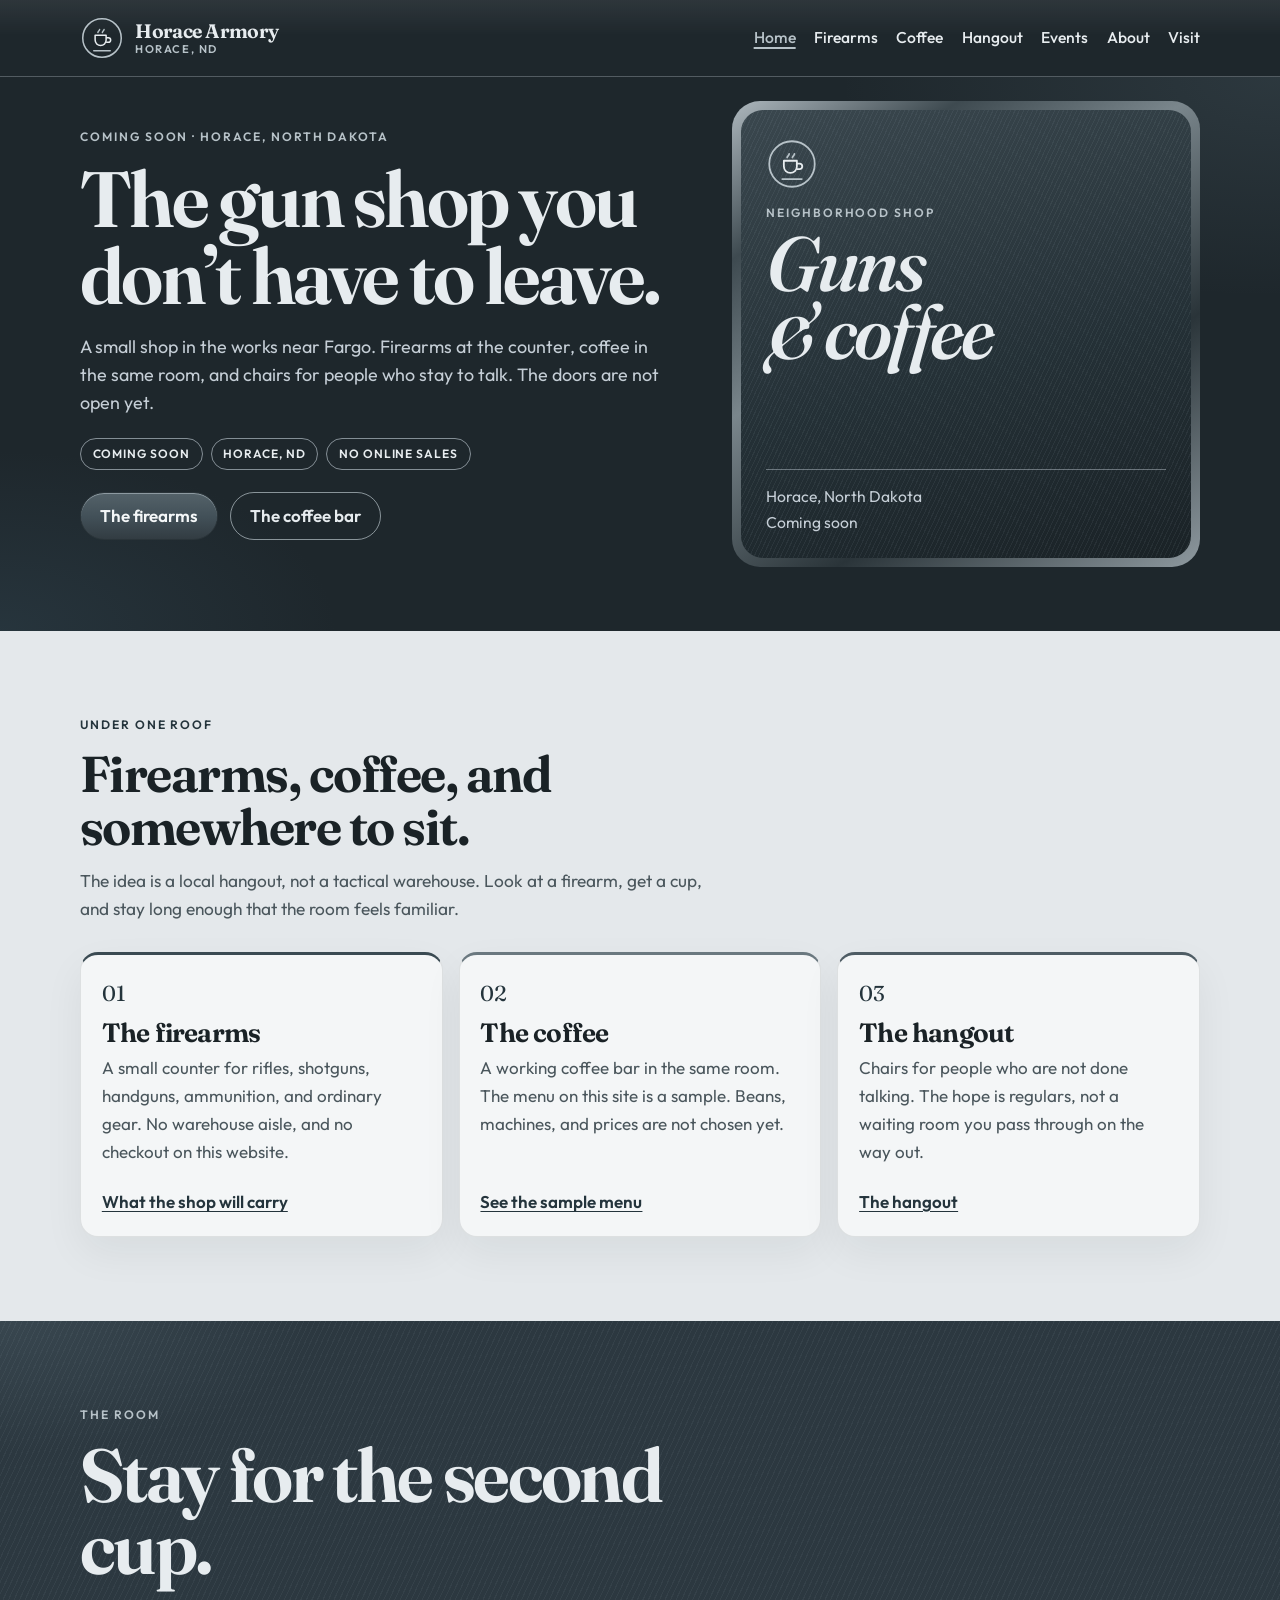
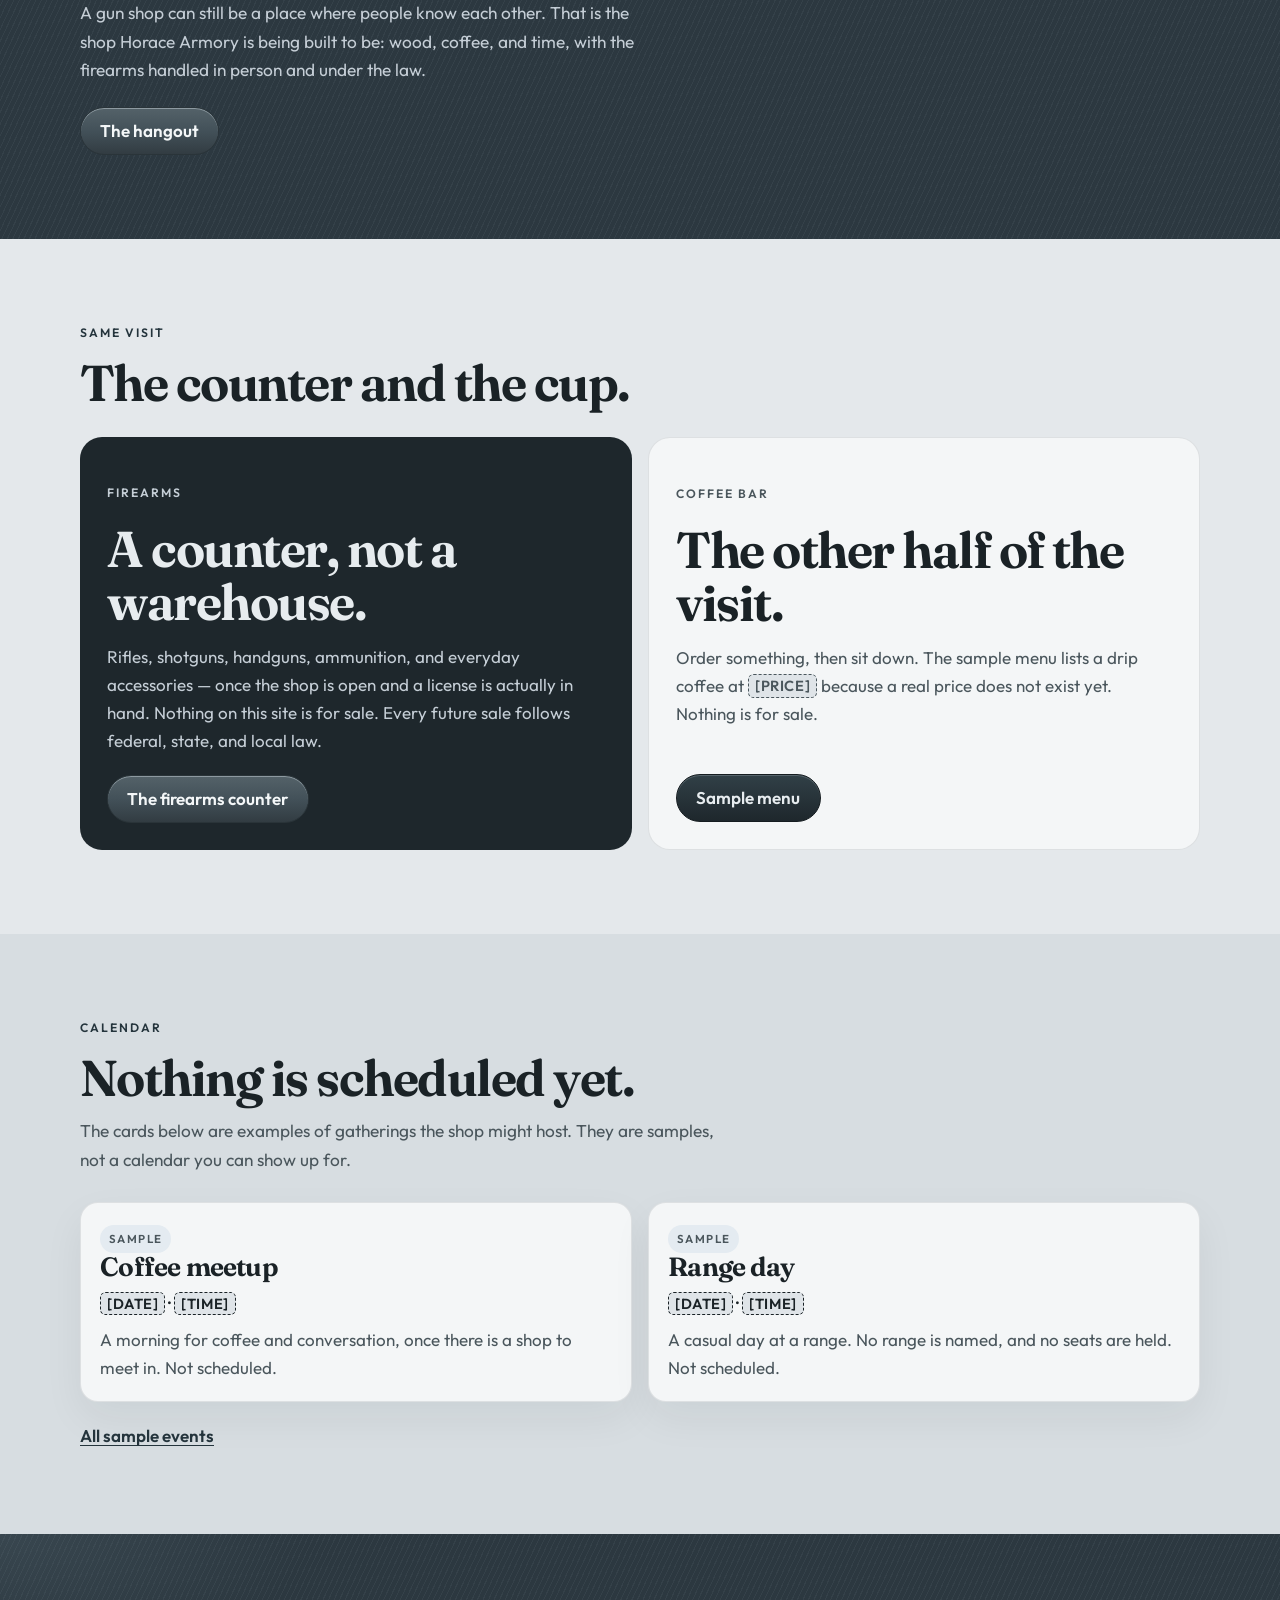
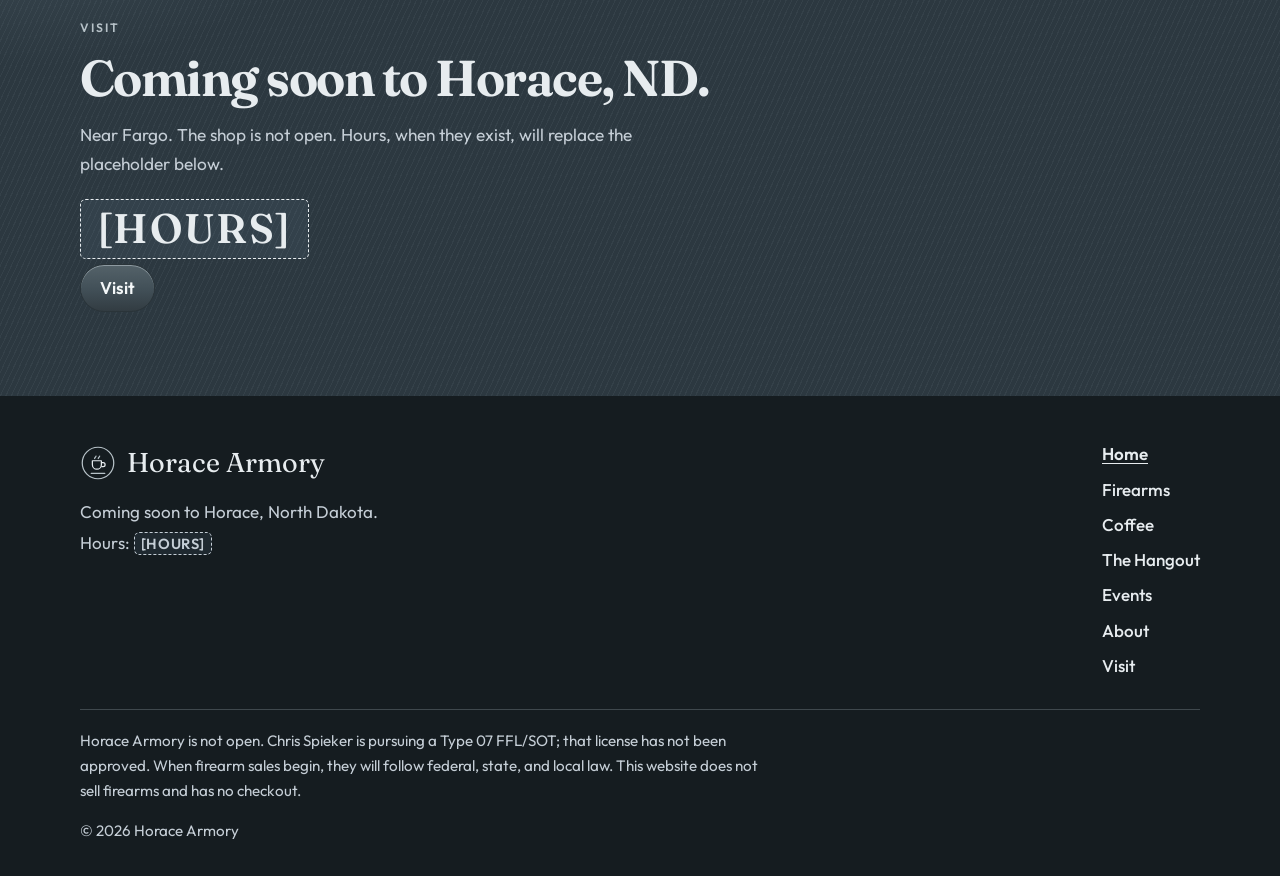
==== commit 59291554: "Darken the metal to a blued gunmetal. The chrome highlights and silver buttons become dark blue-grey" ====
--- a/index.html
+++ b/index.html
@@ -5,7 +5,7 @@
   <meta name="viewport" content="width=device-width, initial-scale=1">
   <title>Horace Armory — Guns, coffee, and a hangout in Horace, ND</title>
   <meta name="description" content="Forthcoming gun shop and coffee bar in Horace, North Dakota. Firearms, a cup of coffee, and a place to stay and talk. Not open yet. No online sales.">
-  <meta name="theme-color" content="#262C33">
+  <meta name="theme-color" content="#1E272C">
   <meta name="robots" content="index, follow">
   <meta name="format-detection" content="telephone=no">
   <meta name="geo.region" content="US-ND">
--- a/css/styles.css
+++ b/css/styles.css
@@ -5,18 +5,18 @@
 */
 
 :root {
-  --ink: #1a2128;
-  --mist: #f2f5f7;
-  --paper: #e9edf1;
-  --paper-deep: #dfe4e9;
-  --card: #f6f8fa;
-  --gunmetal: #262c33;
-  --plate: #3a4450;
-  --footer: #161b20;
-  --silver: #d7e2ec;
-  --steel-ink: #24384a;
-  --muted: #4b5560;
-  --line: rgba(26, 33, 40, 0.12);
+  --ink: #1a2226;
+  --mist: #e7ecef;
+  --paper: #e4e8eb;
+  --paper-deep: #d7dde1;
+  --card: #f4f6f7;
+  --gunmetal: #1e272c;
+  --plate: #2c3840;
+  --footer: #151c20;
+  --silver: #b7c2c8;
+  --steel-ink: #24343c;
+  --muted: #4a565c;
+  --line: rgba(26, 34, 38, 0.12);
   --serif: "Fraunces", "Iowan Old Style", "Palatino Linotype", Palatino, Georgia, serif;
   --sans: "Outfit", "Avenir Next", "Segoe UI", sans-serif;
   --wrap: 1120px;
@@ -41,7 +41,7 @@
   line-height: 1.65;
   color: var(--ink);
   background:
-    radial-gradient(1000px 420px at 0% -10%, rgba(158, 176, 194, 0.16), transparent 55%),
+    radial-gradient(1000px 420px at 0% -10%, rgba(90, 112, 124, 0.14), transparent 55%),
     var(--paper);
 }
 
@@ -305,8 +305,8 @@
 .page-hero {
   background-color: var(--gunmetal);
   background-image:
-    radial-gradient(760px 380px at 100% 0%, rgba(190, 210, 226, 0.2), transparent 58%),
-    radial-gradient(560px 300px at 0% 100%, rgba(90, 120, 145, 0.28), transparent 60%);
+    radial-gradient(760px 380px at 100% 0%, rgba(120, 145, 158, 0.16), transparent 58%),
+    radial-gradient(560px 300px at 0% 100%, rgba(55, 78, 92, 0.35), transparent 60%);
   color: var(--mist);
 }
 
@@ -381,7 +381,7 @@
 .poster {
   border-radius: 28px;
   padding: 0.55rem;
-  background: linear-gradient(145deg, #f7fbff 0%, #9eb0c2 24%, #e7eef4 46%, #6e8496 68%, #d5e0ea 100%);
+  background: linear-gradient(145deg, #aeb8be 0%, #3e4a50 20%, #7a868c 40%, #2a3439 68%, #8e999f 100%);
 }
 
 .poster-inner {
@@ -393,8 +393,8 @@
   justify-content: space-between;
   gap: 2rem;
   background:
-    repeating-linear-gradient(115deg, rgba(255, 255, 255, 0.05) 0 1px, transparent 1px 4px),
-    linear-gradient(165deg, #4a5662 0%, #2a323a 55%, #1e252c 100%);
+    repeating-linear-gradient(115deg, rgba(186, 204, 214, 0.07) 0 1px, transparent 1px 4px),
+    linear-gradient(165deg, #3a474e 0%, #243036 58%, #1a2226 100%);
   color: var(--mist);
 }
 
@@ -449,43 +449,43 @@
   justify-content: center;
   min-height: 48px;
   padding: 0.7rem 1.2rem;
-  border: 1.5px solid #7f94a6;
+  border: 1.5px solid #2a3439;
   border-radius: 999px;
-  background: linear-gradient(180deg, #f8fafc 0%, #c5d3de 55%, #9aafc0 100%);
-  box-shadow: inset 0 1px 0 rgba(255, 255, 255, 0.9);
-  color: var(--ink);
+  background: linear-gradient(180deg, #546269 0%, #425058 52%, #323c42 100%);
+  box-shadow: inset 0 1px 0 rgba(210, 222, 228, 0.45);
+  color: #f4f7f8;
   font-weight: 600;
   text-decoration: none;
   line-height: 1.2;
 }
 
 .button:hover {
-  background: linear-gradient(180deg, #ffffff 0%, #d7e2ea 50%, #b4c6d4 100%);
-  color: var(--ink);
+  background: linear-gradient(180deg, #546269 0%, #4a5860 52%, #3a464c 100%);
+  color: #f4f7f8;
 }
 
 .button-ghost {
   background: transparent;
   box-shadow: none;
   color: var(--mist);
-  border-color: rgba(215, 226, 236, 0.6);
+  border-color: rgba(183, 194, 200, 0.7);
 }
 
 .button-ghost:hover {
-  background: rgba(215, 226, 236, 0.1);
+  background: rgba(183, 194, 200, 0.12);
   color: var(--mist);
   border-color: var(--mist);
 }
 
 .button-dark {
-  background: var(--gunmetal);
-  box-shadow: inset 0 1px 0 rgba(255, 255, 255, 0.12);
-  border-color: #1a2128;
+  background: linear-gradient(180deg, #314047 0%, #1e272c 100%);
+  box-shadow: inset 0 1px 0 rgba(183, 194, 200, 0.28);
+  border-color: #151c20;
   color: var(--mist);
 }
 
 .button-dark:hover {
-  background: #323a44;
+  background: #243036;
   color: var(--mist);
 }
 
@@ -546,15 +546,15 @@
 }
 
 .card-firearms {
-  border-top-color: #3e5568;
+  border-top-color: #3a4a52;
 }
 
 .card-coffee {
-  border-top-color: #9eb0c2;
+  border-top-color: #6a787f;
 }
 
 .card-hangout {
-  border-top-color: #5d7386;
+  border-top-color: #4e5c64;
 }
 
 .card-index {
@@ -582,8 +582,8 @@
 
 .band-walnut {
   background:
-    radial-gradient(520px 220px at 0% 0%, rgba(190, 210, 226, 0.18), transparent 60%),
-    repeating-linear-gradient(115deg, rgba(255, 255, 255, 0.035) 0 1px, transparent 1px 5px),
+    radial-gradient(520px 220px at 0% 0%, rgba(120, 145, 158, 0.16), transparent 60%),
+    repeating-linear-gradient(115deg, rgba(186, 204, 214, 0.06) 0 1px, transparent 1px 5px),
     var(--plate);
   color: var(--mist);
 }
